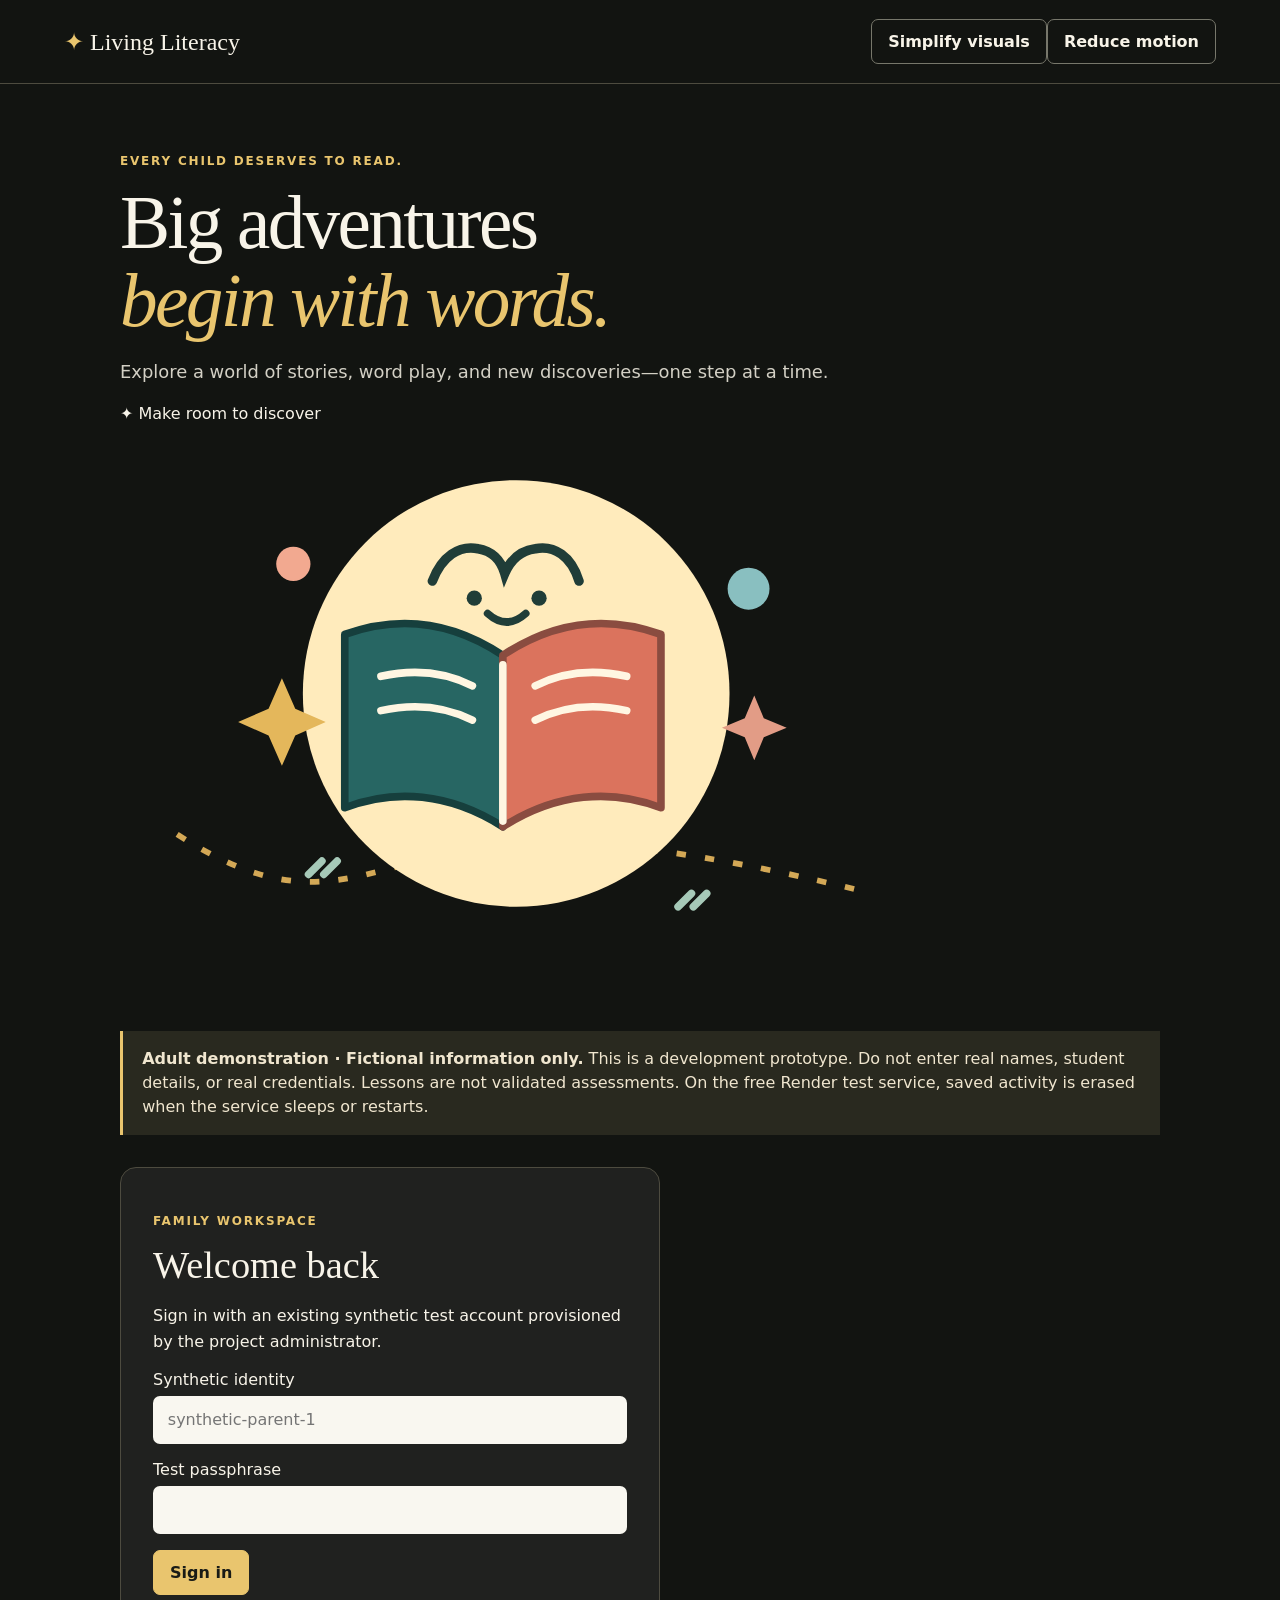
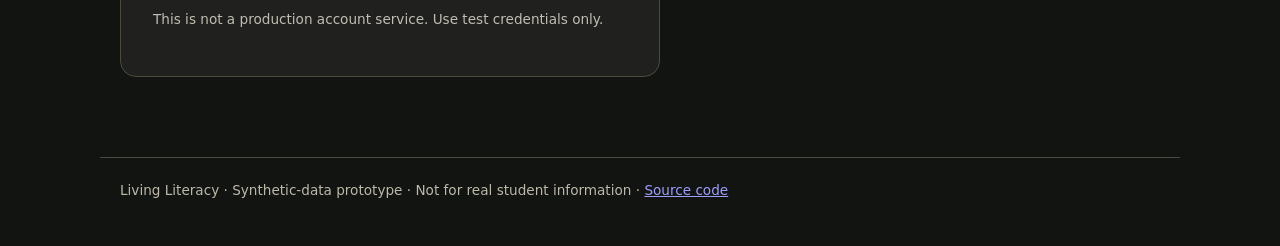
==== prototype/web/index.html @ 448b45d8 "Add files via upload" ====
<!doctype html>
<html lang="en">
<head>
  <meta charset="utf-8">
  <meta name="viewport" content="width=device-width,initial-scale=1">
  <meta name="description" content="Living Literacy synthetic learning prototype">
  <title>Living Literacy | Family workspace</title>
  <link rel="stylesheet" href="/styles.css">
  <script src="/app.js" defer></script>
</head>
<body>
<a class="skip" href="#main">Skip to content</a>
<header class="header"><a class="brand" href="/"><span aria-hidden="true">✦</span> Living Literacy</a><div class="header-actions"><button id="visuals-toggle" class="quiet motion-control" type="button" aria-pressed="false">Simplify visuals</button><button id="motion-toggle" class="quiet motion-control" type="button" aria-pressed="false">Reduce motion</button><button id="logout" class="quiet" type="button" hidden>Sign out</button></div></header>
<main id="main" tabindex="-1">
  <div class="hero"><div class="hero-copy"><p class="eyebrow">Every Child Deserves to Read.</p><h1>Big adventures<br><em>begin with words.</em></h1><p class="lead">Explore a world of stories, word play, and new discoveries—one step at a time.</p><span class="hero-tag"><span aria-hidden="true">✦</span> Make room to discover</span></div>
    <div class="hero-scene" aria-hidden="true"><svg viewBox="0 0 420 300" role="presentation" focusable="false"><path class="scene-orbit" d="M30 216C88 253 114 241 160 229S260 214 391 246" fill="none" stroke="#d3a856" stroke-width="3" stroke-dasharray="5 10"/><circle cx="208" cy="142" r="112" fill="#ffebbc"/><circle cx="91" cy="74" r="9" fill="#f2a990"/><circle cx="330" cy="87" r="11" fill="#89bfc0"/><path d="M78 150l7-16 7 16 16 7-16 7-7 16-7-16-16-7z" fill="#e4b75b"/><path d="M328 155l5-12 5 12 12 5-12 5-5 12-5-12-12-5z" fill="#e29c86"/><g class="scene-book"><path d="M201 122c-30-20-58-20-83-11v91c26-10 55-8 83 10z" fill="#276663" stroke="#163f3d" stroke-width="4" stroke-linejoin="round"/><path d="M201 122c30-20 58-20 83-11v91c-26-10-55-8-83 10z" fill="#db735d" stroke="#8a4c40" stroke-width="4" stroke-linejoin="round"/><path d="M201 127v82M137 133c18-4 34-2 48 5M137 151c18-4 34-2 48 5M218 138c14-7 30-9 48-5M218 156c14-7 30-9 48-5" fill="none" stroke="#fff6e2" stroke-width="4" stroke-linecap="round"/><path d="M164 83c5-13 14-19 24-17 7 1 12 6 14 13 3-7 8-12 16-13 10-2 19 4 23 17" fill="none" stroke="#203d38" stroke-width="5" stroke-linecap="round"/><circle cx="186" cy="92" r="4" fill="#203d38"/><circle cx="220" cy="92" r="4" fill="#203d38"/><path d="M193 100q10 9 20 0" fill="none" stroke="#203d38" stroke-width="4" stroke-linecap="round"/></g><path d="M107 237l7-7m-15 7l7-7m195 24l7-7m-15 7l7-7" stroke="#a6c9b8" stroke-width="4" stroke-linecap="round"/></svg></div></div>
  <aside class="notice"><strong>Adult demonstration · Fictional information only.</strong> This is a development prototype. Do not enter real names, student details, or real credentials. Lessons are not validated assessments. On the free Render test service, saved activity is erased when the service sleeps or restarts.</aside>
  <p id="message" role="status" aria-live="polite" hidden></p>
  <section id="login-view" class="card narrow" aria-labelledby="login-title">
    <p class="eyebrow">Family workspace</p><h2 id="login-title">Welcome back</h2>
    <p>Sign in with an existing synthetic test account provisioned by the project administrator.</p>
    <form id="login-form"><label for="identity">Synthetic identity</label><input id="identity" name="identity" autocomplete="username" required placeholder="synthetic-parent-1"><label for="passphrase">Test passphrase</label><input id="passphrase" name="passphrase" type="password" autocomplete="current-password" required><button class="primary" type="submit">Sign in</button></form>
    <p class="fine">This is not a production account service. Use test credentials only.</p>
  </section>
  <section id="dashboard" hidden aria-labelledby="dashboard-title">
    <div class="dashboard-intro"><div class="section-heading"><div><p class="eyebrow">Your family workspace</p><h2 id="dashboard-title">A place to grow, together.</h2><p class="dashboard-copy">Explore a fictional learner's practice and pick up an activity where you left off.</p></div><span class="badge">Synthetic prototype</span></div>
    <nav class="dashboard-nav" aria-label="Family workspace"><a href="#profiles-title">Profiles</a><a href="#lesson-list-title">Activities</a><a href="#interests-title">Interests</a><a href="#history-title">Practice history</a><a href="#vibes-title">Story Vibes</a></nav>
    <div class="dashboard-stats" aria-label="Workspace profile count and selected profile activity"><div><span id="stat-profiles" class="stat-value">—</span><span>Fictional profiles</span></div><div><span id="stat-inprogress" class="stat-value">—</span><span>Activities in progress</span></div><div><span id="stat-completed" class="stat-value">—</span><span>Activities completed</span></div></div><p class="fine">Activity counts describe this prototype, not reading proficiency or mastery.</p></div>
    <div class="grid"><section class="card" aria-labelledby="profiles-title"><h3 id="profiles-title">Fictional profiles</h3><p>Select a profile to explore activities and practice history.</p><div id="profiles"></div><details><summary>Add a fictional profile</summary><form id="profile-form"><label for="new-profile">Fictional profile ID</label><input id="new-profile" required pattern="synthetic-[A-Za-z0-9_-]+" maxlength="80" placeholder="synthetic-learner-2"><p class="fine">Use an invented ID starting with synthetic-. An existing authorized profile is required.</p><button type="submit">Add profile</button></form></details></section>
    <section class="card" aria-labelledby="lesson-list-title"><h3 id="lesson-list-title">Available activities</h3><div id="lesson-list"><p>Choose a fictional profile first.</p></div><p class="fine">Lessons here are for adult demonstration only. Completion does not establish mastery.</p></section></div>
    <section class="card interests" aria-labelledby="interests-title"><div class="section-heading"><div><p class="eyebrow">Choice belongs to the learner</p><h3 id="interests-title">Interests to explore</h3></div><span class="badge">Fictional profiles only</span></div><p>Choose interests for this fictional profile. Choices do not yet change lessons or recommendations.</p><div id="interests"><p>Select a fictional profile to see its choices.</p></div></section>
    <section class="card history" aria-labelledby="history-title"><div class="section-heading"><div><p class="eyebrow">Your activity</p><h3 id="history-title">Practice history</h3></div><div><label class="filter-label" for="history-filter">Show</label><select id="history-filter"><option value="all">All activities</option><option value="ongoing">In progress</option><option value="completed">Completed</option></select></div></div><p>Activity completion is separate from independent performance and reading growth.</p><div id="history"><p>Choose a fictional profile to view activity.</p></div></section>
    <section class="vibes" aria-labelledby="vibes-title"><div class="section-heading"><div><p class="eyebrow">A Living Literacy idea</p><h3 id="vibes-title">Story Vibes</h3><p>Choose how a story sounds—once reviewed narration is available.</p></div><span class="badge">Planned · audio unavailable</span></div><div class="vibes-grid"><article><span aria-hidden="true">✦</span><h4>The Tea</h4><p>Expressive and energetic.</p></article><article><span aria-hidden="true">◉</span><h4>Bro, Listen</h4><p>Conversational and engaging.</p></article><article><span aria-hidden="true">▶</span><h4>Movie Mode</h4><p>Cinematic and dramatic.</p></article><article><span aria-hidden="true">◎</span><h4>Reading Coach</h4><p>Calm and supportive.</p></article></div><details><summary>How narration is planned to work</summary><p>Read Exactly is intended to follow an approved passage verbatim. Story Vibes is a clearly labeled, reviewed retelling. Scripts and audio must be reviewed before playback; listening assistance is recorded separately from independent reading.</p></details></section>
  </section>
  <section id="lesson-view" class="card lesson" hidden aria-labelledby="stage-title"><div class="section-heading"><div><p class="eyebrow">Your reading journey</p><h2 class="lesson-heading">Let’s explore together <span aria-hidden="true">✦</span></h2></div><button id="back" class="quiet" type="button">Back to dashboard</button></div><p id="lesson-counter" class="fine"></p><ol id="stage-pathway" class="stage-pathway" aria-label="Six lesson stages"></ol><div class="track" role="progressbar" aria-label="Lesson stage" aria-valuemin="1" aria-valuemax="6" aria-valuenow="1" id="progress"><div id="progress-fill"></div></div><div class="lesson-stage"><div class="stage-icon" aria-hidden="true">✦</div><div class="stage-copy"><h2 id="stage-title" tabindex="-1"></h2><p id="stage-instruction" class="instruction"></p></div></div><div class="word" id="stage-word"></div><details><summary>Adult demonstration note</summary><p id="coach-note"></p></details><p id="session-status" class="fine"></p><div id="response-area"></div><div id="lesson-actions" class="actions"></div><p class="fine">Assistance is recorded separately. Completion does not establish mastery.</p></section>
</main>
<footer>Living Literacy · Synthetic-data prototype <span>·</span> Not for real student information <span>·</span> <a href="https://github.com/lmealancon/living-literacy">Source code</a></footer>
</body>
</html>
---- styles.css ----
:root{color-scheme:dark;--bg:#121411;--panel:#20211f;--ink:#f8f4e9;--muted:#d3d0c5;--gold:#e9c56e;--line:#4d4b3f;font-family:system-ui,-apple-system,sans-serif}*{box-sizing:border-box}body{margin:0;background:var(--bg);color:var(--ink)}.skip{position:absolute;top:-100px;left:1rem;background:var(--gold);color:#121411;padding:.7rem;z-index:3}.skip:focus{top:1rem}.header{border-bottom:1px solid var(--line);padding:1.2rem max(5vw,1.25rem);display:flex;align-items:center;justify-content:space-between;gap:1rem}.brand{font:1.5rem Georgia,serif;color:var(--ink);text-decoration:none}.brand span{color:var(--gold)}main{max-width:1080px;margin:auto;padding:3.5rem 1.25rem 5rem}.hero{max-width:800px}h1,h2,h3{font-family:Georgia,serif;font-weight:400}h1{font-size:clamp(2.7rem,6vw,4.7rem);line-height:1.04;letter-spacing:-.035em;margin:.7rem 0 1rem}h1 em{font-weight:400;color:var(--gold)}h2{font-size:clamp(1.8rem,3vw,2.5rem);margin:.5rem 0 1rem}h3{font-size:1.5rem;margin:0 0 .7rem}p{line-height:1.6}.lead{font-size:1.12rem;color:var(--muted)}.eyebrow{text-transform:uppercase;color:var(--gold);letter-spacing:.15em;font-size:.75rem;font-weight:700}.notice{margin:2rem 0;padding:1rem 1.2rem;background:#29291f;border-left:3px solid var(--gold);line-height:1.5;color:#f0e6cf}.card{border:1px solid var(--line);border-radius:16px;background:var(--panel);padding:clamp(1.3rem,4vw,2rem)}.narrow{max-width:540px}.grid{display:grid;grid-template-columns:1fr 1fr;gap:1rem}.section-heading{display:flex;justify-content:space-between;gap:1rem;align-items:center}.badge{border:1px solid var(--line);border-radius:99px;padding:.5rem .8rem;font-size:.75rem;color:var(--gold)}.history{margin-top:1rem}.fine{font-size:.85rem;color:#c0bdb1}label{display:block;margin:1rem 0 .4rem}input,textarea{font:inherit;color:#171717;background:#f9f7f0;border:2px solid transparent;border-radius:7px;padding:.8rem;width:100%}textarea{min-height:7rem;resize:vertical}input[type=checkbox]{width:auto;margin-right:.5rem}button{font:inherit;cursor:pointer;border-radius:7px;padding:.75rem 1rem;background:transparent;border:1px solid #77776b;color:var(--ink);font-weight:650}button.primary,form button[type=submit]{background:var(--gold);color:#191b16;border-color:var(--gold)}form button[type=submit]{margin-top:1rem}button:hover{border-color:var(--gold)}button:focus-visible,input:focus-visible,textarea:focus-visible,summary:focus-visible,a:focus-visible{outline:3px solid white;outline-offset:3px}.quiet{background:transparent}.actions{display:flex;flex-wrap:wrap;gap:.6rem;margin:1rem 0}details{margin:1.2rem 0}summary{cursor:pointer;color:var(--gold)}.item{padding:1rem 0;border-top:1px solid var(--line);display:flex;justify-content:space-between;align-items:center;gap:1rem}.item:first-child{border-top:0}.item p{margin:.2rem 0}.track{height:6px;background:#48493f;overflow:hidden;border-radius:5px;margin:1rem 0 2rem}.track div{height:100%;background:var(--gold);width:0}.instruction{font-size:1.1rem}.word{background:#2e3028;border:1px solid #4b493b;border-radius:12px;padding:1.5rem;text-align:center;color:var(--gold);font:clamp(1.6rem,4vw,2.6rem) Georgia,serif;margin:1.5rem 0}#message{padding:1rem;background:#343326;border-left:3px solid var(--gold)}footer{max-width:1080px;margin:0 auto;padding:1.5rem 1.25rem 3rem;color:#bcb8aa;border-top:1px solid var(--line);font-size:.85rem}[hidden]{display:none!important}@media(max-width:700px){main{padding-top:2.5rem}.grid{grid-template-columns:1fr}.section-heading{align-items:flex-start;flex-wrap:wrap}.item{align-items:flex-start;flex-wrap:wrap}}@media(prefers-reduced-motion:reduce){*,*::before,*::after{scroll-behavior:auto!important;transition:none!important;animation:none!important}}
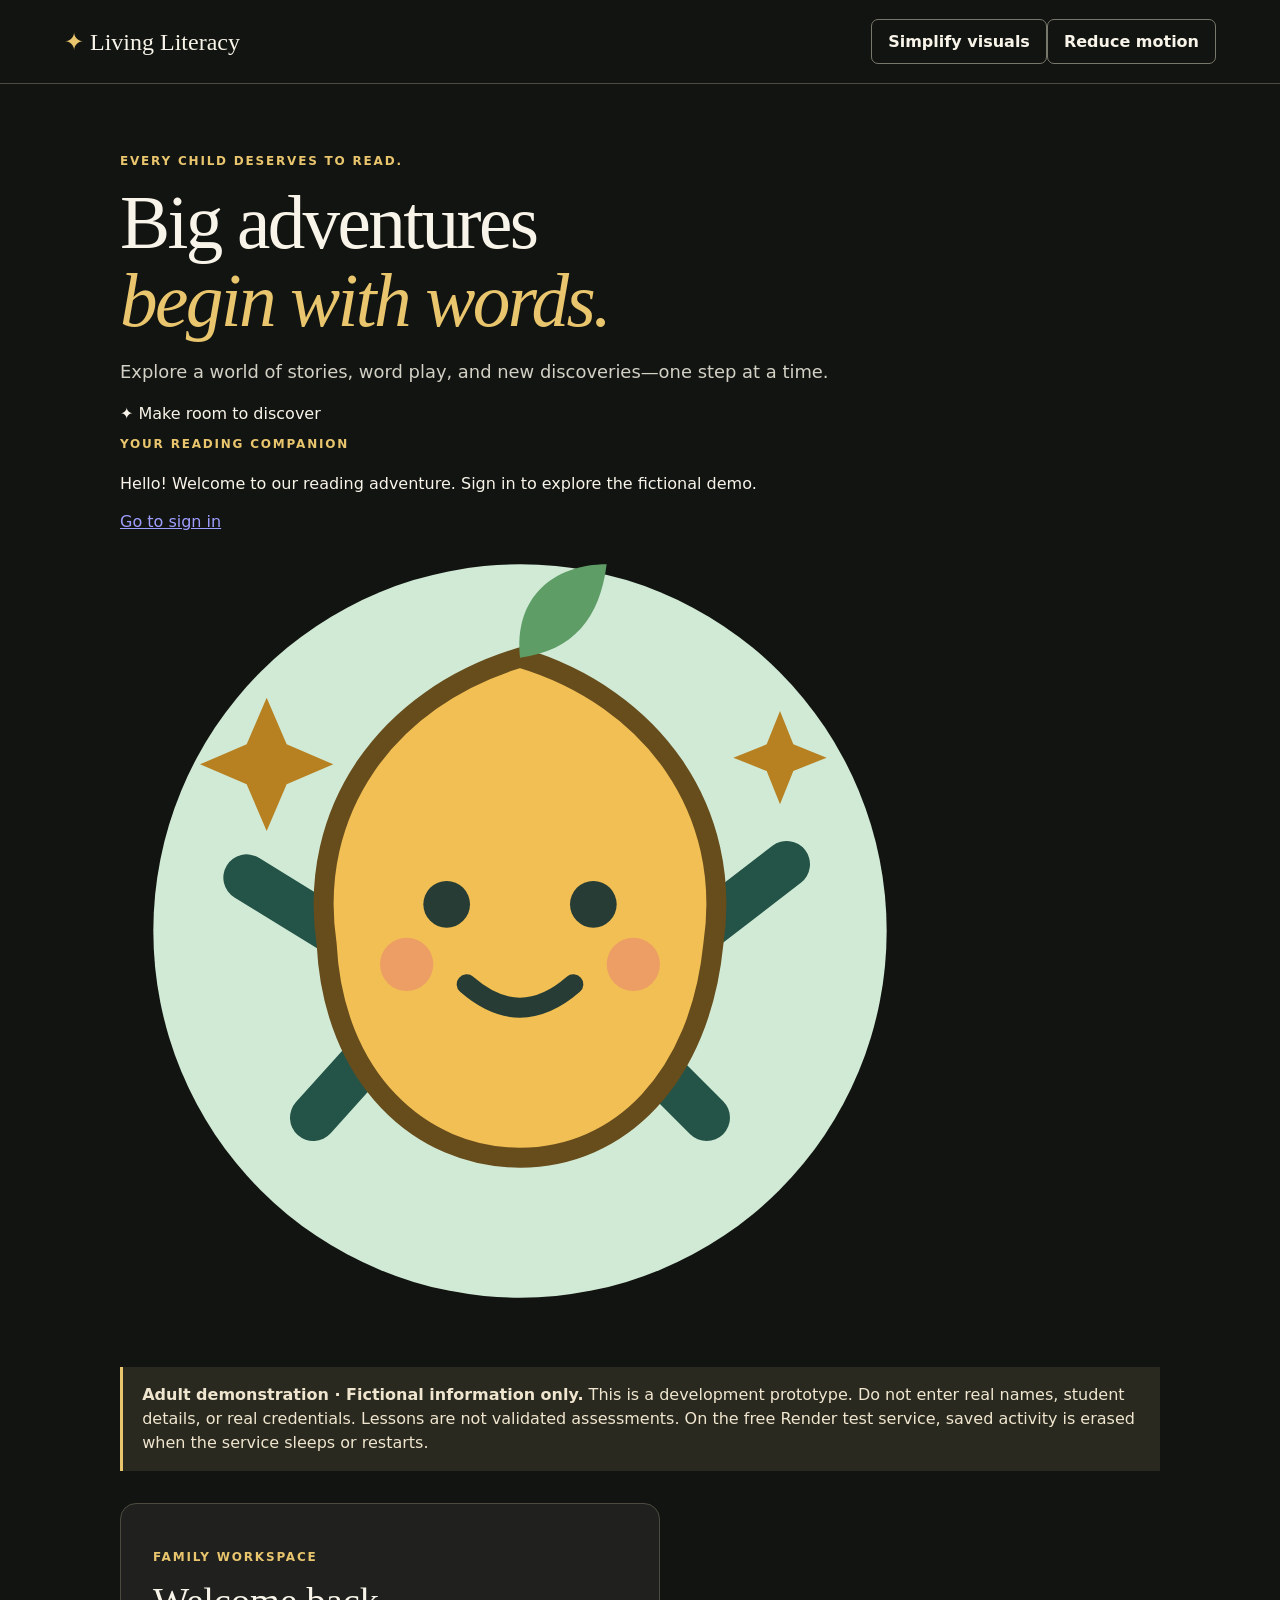
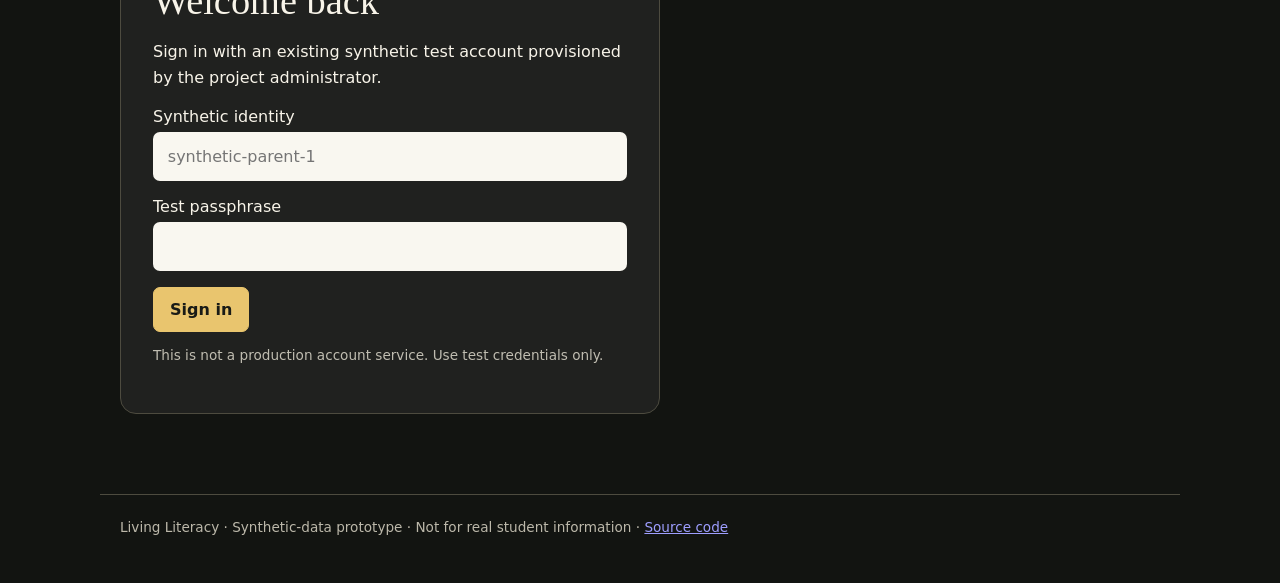
==== commit 0da3e5e1: "Add files via upload" ====
--- a/prototype/web/index.html
+++ b/prototype/web/index.html
@@ -12,8 +12,8 @@
 <a class="skip" href="#main">Skip to content</a>
 <header class="header"><a class="brand" href="/"><span aria-hidden="true">✦</span> Living Literacy</a><div class="header-actions"><button id="visuals-toggle" class="quiet motion-control" type="button" aria-pressed="false">Simplify visuals</button><button id="motion-toggle" class="quiet motion-control" type="button" aria-pressed="false">Reduce motion</button><button id="logout" class="quiet" type="button" hidden>Sign out</button></div></header>
 <main id="main" tabindex="-1">
-  <div class="hero"><div class="hero-copy"><p class="eyebrow">Every Child Deserves to Read.</p><h1>Big adventures<br><em>begin with words.</em></h1><p class="lead">Explore a world of stories, word play, and new discoveries—one step at a time.</p><span class="hero-tag"><span aria-hidden="true">✦</span> Make room to discover</span></div>
-    <div class="hero-scene" aria-hidden="true"><svg viewBox="0 0 420 300" role="presentation" focusable="false"><path class="scene-orbit" d="M30 216C88 253 114 241 160 229S260 214 391 246" fill="none" stroke="#d3a856" stroke-width="3" stroke-dasharray="5 10"/><circle cx="208" cy="142" r="112" fill="#ffebbc"/><circle cx="91" cy="74" r="9" fill="#f2a990"/><circle cx="330" cy="87" r="11" fill="#89bfc0"/><path d="M78 150l7-16 7 16 16 7-16 7-7 16-7-16-16-7z" fill="#e4b75b"/><path d="M328 155l5-12 5 12 12 5-12 5-5 12-5-12-12-5z" fill="#e29c86"/><g class="scene-book"><path d="M201 122c-30-20-58-20-83-11v91c26-10 55-8 83 10z" fill="#276663" stroke="#163f3d" stroke-width="4" stroke-linejoin="round"/><path d="M201 122c30-20 58-20 83-11v91c-26-10-55-8-83 10z" fill="#db735d" stroke="#8a4c40" stroke-width="4" stroke-linejoin="round"/><path d="M201 127v82M137 133c18-4 34-2 48 5M137 151c18-4 34-2 48 5M218 138c14-7 30-9 48-5M218 156c14-7 30-9 48-5" fill="none" stroke="#fff6e2" stroke-width="4" stroke-linecap="round"/><path d="M164 83c5-13 14-19 24-17 7 1 12 6 14 13 3-7 8-12 16-13 10-2 19 4 23 17" fill="none" stroke="#203d38" stroke-width="5" stroke-linecap="round"/><circle cx="186" cy="92" r="4" fill="#203d38"/><circle cx="220" cy="92" r="4" fill="#203d38"/><path d="M193 100q10 9 20 0" fill="none" stroke="#203d38" stroke-width="4" stroke-linecap="round"/></g><path d="M107 237l7-7m-15 7l7-7m195 24l7-7m-15 7l7-7" stroke="#a6c9b8" stroke-width="4" stroke-linecap="round"/></svg></div></div>
+  <div class="hero"><div class="hero-copy"><p class="eyebrow">Every Child Deserves to Read.</p><h1>Big adventures<br><em>begin with words.</em></h1><p class="lead">Explore a world of stories, word play, and new discoveries—one step at a time.</p><span class="hero-tag"><span aria-hidden="true">✦</span> Make room to discover</span><div class="companion-welcome-message"><p class="eyebrow">Your reading companion</p><p id="companion-greeting" aria-live="polite">Hello! Welcome to our reading adventure. Sign in to explore the fictional demo.</p><div class="companion-links" id="companion-login-links"><a href="#login-title">Go to sign in</a></div><div class="companion-links" id="companion-dashboard-links" hidden><a href="#profiles-title">Choose a profile</a><a href="#lesson-list-title">Explore activities</a><a href="#voice-demo-title">Try the voice sample</a></div></div></div>
+    <div class="hero-scene companion-welcome" aria-hidden="true"><svg viewBox="0 0 120 120" xmlns="http://www.w3.org/2000/svg"><circle cx="60" cy="60" r="55" fill="#d1ead5"/><path class="guide-sparkle" d="M22 25l3 7 7 3-7 3-3 7-3-7-7-3 7-3zM99 27l2 5 5 2-5 2-2 5-2-5-5-2 5-2z" fill="#b78122"/><g class="guide-body"><path d="M38 78l-9 10M78 78l10 10" fill="none" stroke="#245448" stroke-width="7" stroke-linecap="round"/><path d="M32 60L19 52" fill="none" stroke="#245448" stroke-width="7" stroke-linecap="round"/><path class="guide-arm" d="M87 60l13-10" fill="none" stroke="#245448" stroke-width="7" stroke-linecap="round"/><path d="M60 19C80 25 92 42 89 62c-2 20-14 32-29 32S32 82 31 62C28 42 40 25 60 19z" fill="#f2bf54" stroke="#674c1c" stroke-width="3"/><path d="M60 19c-1-9 5-14 13-14-1 8-5 13-13 14z" fill="#5e9d66"/><circle cx="49" cy="56" r="3.5" fill="#263c35"/><circle cx="71" cy="56" r="3.5" fill="#263c35"/><path d="M52 68q8 7 16 0" fill="none" stroke="#263c35" stroke-width="3" stroke-linecap="round"/><circle cx="43" cy="65" r="4" fill="#e98970" opacity=".6"/><circle cx="77" cy="65" r="4" fill="#e98970" opacity=".6"/></g></svg></div></div>
   <aside class="notice"><strong>Adult demonstration · Fictional information only.</strong> This is a development prototype. Do not enter real names, student details, or real credentials. Lessons are not validated assessments. On the free Render test service, saved activity is erased when the service sleeps or restarts.</aside>
   <p id="message" role="status" aria-live="polite" hidden></p>
   <section id="login-view" class="card narrow" aria-labelledby="login-title">
@@ -24,15 +24,33 @@
   </section>
   <section id="dashboard" hidden aria-labelledby="dashboard-title">
     <div class="dashboard-intro"><div class="section-heading"><div><p class="eyebrow">Your family workspace</p><h2 id="dashboard-title">A place to grow, together.</h2><p class="dashboard-copy">Explore a fictional learner's practice and pick up an activity where you left off.</p></div><span class="badge">Synthetic prototype</span></div>
-    <nav class="dashboard-nav" aria-label="Family workspace"><a href="#profiles-title">Profiles</a><a href="#lesson-list-title">Activities</a><a href="#interests-title">Interests</a><a href="#history-title">Practice history</a><a href="#vibes-title">Story Vibes</a></nav>
+    <nav class="dashboard-nav" aria-label="Family workspace"><a href="#profiles-title">Profiles</a><a href="#lesson-list-title">Activities</a><a href="#interests-title">Interests</a><a href="#activity-summary-title">Activity and support</a><a href="#curriculum-domains-title">Reading areas</a><a href="#history-title">Practice history</a><a href="#vibes-title">Story Vibes</a></nav>
     <div class="dashboard-stats" aria-label="Workspace profile count and selected profile activity"><div><span id="stat-profiles" class="stat-value">—</span><span>Fictional profiles</span></div><div><span id="stat-inprogress" class="stat-value">—</span><span>Activities in progress</span></div><div><span id="stat-completed" class="stat-value">—</span><span>Activities completed</span></div></div><p class="fine">Activity counts describe this prototype, not reading proficiency or mastery.</p></div>
     <div class="grid"><section class="card" aria-labelledby="profiles-title"><h3 id="profiles-title">Fictional profiles</h3><p>Select a profile to explore activities and practice history.</p><div id="profiles"></div><details><summary>Add a fictional profile</summary><form id="profile-form"><label for="new-profile">Fictional profile ID</label><input id="new-profile" required pattern="synthetic-[A-Za-z0-9_-]+" maxlength="80" placeholder="synthetic-learner-2"><p class="fine">Use an invented ID starting with synthetic-. An existing authorized profile is required.</p><button type="submit">Add profile</button></form></details></section>
     <section class="card" aria-labelledby="lesson-list-title"><h3 id="lesson-list-title">Available activities</h3><div id="lesson-list"><p>Choose a fictional profile first.</p></div><p class="fine">Lessons here are for adult demonstration only. Completion does not establish mastery.</p></section></div>
+    <section class="card voice-demo" aria-labelledby="voice-demo-title">
+      <div class="section-heading"><div><p class="eyebrow">Adult demonstration</p><h3 id="voice-demo-title">Meet the reading companion</h3></div><span class="badge">Voice sample</span></div>
+      <p>Try two fixed sample phrases. This is not AI conversation or lesson narration. No microphone is used.</p>
+      <div class="voice-demo-content"><div id="voice-demo-guide" class="lesson-guide" data-mood="idle" aria-hidden="true"><svg viewBox="0 0 120 120" xmlns="http://www.w3.org/2000/svg"><circle cx="60" cy="60" r="55" fill="#d1ead5"/><path class="guide-sparkle" d="M22 25l3 7 7 3-7 3-3 7-3-7-7-3 7-3zM99 27l2 5 5 2-5 2-2 5-2-5-5-2 5-2z" fill="#b78122"/><g class="guide-body"><path d="M38 78l-9 10M78 78l10 10" fill="none" stroke="#245448" stroke-width="7" stroke-linecap="round"/><path d="M32 60L19 52" fill="none" stroke="#245448" stroke-width="7" stroke-linecap="round"/><path class="guide-arm" d="M87 60l13-10" fill="none" stroke="#245448" stroke-width="7" stroke-linecap="round"/><path d="M60 19C80 25 92 42 89 62c-2 20-14 32-29 32S32 82 31 62C28 42 40 25 60 19z" fill="#f2bf54" stroke="#674c1c" stroke-width="3"/><path d="M60 19c-1-9 5-14 13-14-1 8-5 13-13 14z" fill="#5e9d66"/><circle cx="49" cy="56" r="3.5" fill="#263c35"/><circle cx="71" cy="56" r="3.5" fill="#263c35"/><path d="M52 68q8 7 16 0" fill="none" stroke="#263c35" stroke-width="3" stroke-linecap="round"/><circle cx="43" cy="65" r="4" fill="#e98970" opacity=".6"/><circle cx="77" cy="65" r="4" fill="#e98970" opacity=".6"/></g></svg></div><div><p id="voice-demo-text" class="voice-demo-text" aria-live="polite">Choose a phrase to see and hear it.</p><div class="actions"><button id="voice-demo-hello" type="button">Hear hello</button><button id="voice-demo-cheer" type="button">Hear a cheer</button><button id="voice-demo-stop" type="button" class="quiet">Stop audio</button></div><p id="voice-demo-status" class="fine" role="status"></p></div></div>
+      <p class="fine">The browser or device provides the voice and may process these fixed phrases through its own service. No personal information or lesson text is sent by this sample. Voice availability varies by browser.</p>
+      <div id="companion-ai-demo" class="companion-ai-demo" hidden><h4>Experimental AI greeting</h4><p>This adult-only text sample uses a configured model and a fixed request. It is not part of a lesson and does not use a microphone or student information.</p><button id="companion-ai-hello" type="button">Generate a greeting</button><p id="companion-ai-result" role="status" aria-live="polite"></p></div>
+      <div id="companion-conversation" class="companion-conversation" hidden>
+        <h4>Try a conversation</h4>
+        <p>Adult fictional-data experiment only. Do not enter or speak real names, student information, or other personal details. AI answers are unreviewed and can be wrong; this is not a lesson or a child-facing service.</p>
+        <p class="fine">Microphone recognition and voice playback are optional. Your browser or device may send audio, transcripts, or reply text to its speech provider. This page clears its in-memory conversation when you leave it; your configured model service may retain its own logs.</p>
+        <div id="conversation-messages" class="conversation-messages" aria-live="polite" aria-label="Conversation"></div>
+        <form id="conversation-form"><label for="conversation-input">Ask a fictional question</label><textarea id="conversation-input" maxlength="400" rows="3" placeholder="Type a fictional question" required></textarea><div class="actions"><button type="submit" id="conversation-send">Send question</button><button type="button" id="conversation-mic">Use microphone</button><button type="button" id="conversation-stop-mic" class="quiet">Stop microphone</button></div></form>
+        <div class="actions"><button type="button" id="conversation-hear" disabled>Hear last reply</button><button type="button" id="conversation-stop-audio" class="quiet">Stop audio</button><button type="button" id="conversation-clear" class="quiet">Clear conversation</button></div>
+        <p id="conversation-status" class="fine" role="status" aria-live="polite"></p>
+      </div>
+    </section>
     <section class="card interests" aria-labelledby="interests-title"><div class="section-heading"><div><p class="eyebrow">Choice belongs to the learner</p><h3 id="interests-title">Interests to explore</h3></div><span class="badge">Fictional profiles only</span></div><p>Choose interests for this fictional profile. Choices do not yet change lessons or recommendations.</p><div id="interests"><p>Select a fictional profile to see its choices.</p></div></section>
+    <section class="card activity-summary" aria-labelledby="activity-summary-title"><p class="eyebrow">For the selected fictional profile</p><h3 id="activity-summary-title">Activity and support</h3><p>These are records of practice and reported support. They do not measure progress, mastery, or reading ability.</p><div id="activity-summary" role="status" aria-live="polite"><p>Select a fictional profile to see activity.</p></div></section>
+    <section class="card curriculum-domains" aria-labelledby="curriculum-domains-title"><p class="eyebrow">Curriculum planning</p><h3 id="curriculum-domains-title">Reading areas</h3><p>Word recognition and language comprehension can develop together. These are draft curriculum areas, not scores or recommendations. The complete skill definitions are not yet available.</p><div id="curriculum-domains" role="status" aria-live="polite"></div></section>
     <section class="card history" aria-labelledby="history-title"><div class="section-heading"><div><p class="eyebrow">Your activity</p><h3 id="history-title">Practice history</h3></div><div><label class="filter-label" for="history-filter">Show</label><select id="history-filter"><option value="all">All activities</option><option value="ongoing">In progress</option><option value="completed">Completed</option></select></div></div><p>Activity completion is separate from independent performance and reading growth.</p><div id="history"><p>Choose a fictional profile to view activity.</p></div></section>
     <section class="vibes" aria-labelledby="vibes-title"><div class="section-heading"><div><p class="eyebrow">A Living Literacy idea</p><h3 id="vibes-title">Story Vibes</h3><p>Choose how a story sounds—once reviewed narration is available.</p></div><span class="badge">Planned · audio unavailable</span></div><div class="vibes-grid"><article><span aria-hidden="true">✦</span><h4>The Tea</h4><p>Expressive and energetic.</p></article><article><span aria-hidden="true">◉</span><h4>Bro, Listen</h4><p>Conversational and engaging.</p></article><article><span aria-hidden="true">▶</span><h4>Movie Mode</h4><p>Cinematic and dramatic.</p></article><article><span aria-hidden="true">◎</span><h4>Reading Coach</h4><p>Calm and supportive.</p></article></div><details><summary>How narration is planned to work</summary><p>Read Exactly is intended to follow an approved passage verbatim. Story Vibes is a clearly labeled, reviewed retelling. Scripts and audio must be reviewed before playback; listening assistance is recorded separately from independent reading.</p></details></section>
   </section>
-  <section id="lesson-view" class="card lesson" hidden aria-labelledby="stage-title"><div class="section-heading"><div><p class="eyebrow">Your reading journey</p><h2 class="lesson-heading">Let’s explore together <span aria-hidden="true">✦</span></h2></div><button id="back" class="quiet" type="button">Back to dashboard</button></div><p id="lesson-counter" class="fine"></p><ol id="stage-pathway" class="stage-pathway" aria-label="Six lesson stages"></ol><div class="track" role="progressbar" aria-label="Lesson stage" aria-valuemin="1" aria-valuemax="6" aria-valuenow="1" id="progress"><div id="progress-fill"></div></div><div class="lesson-stage"><div class="stage-icon" aria-hidden="true">✦</div><div class="stage-copy"><h2 id="stage-title" tabindex="-1"></h2><p id="stage-instruction" class="instruction"></p></div></div><div class="word" id="stage-word"></div><details><summary>Adult demonstration note</summary><p id="coach-note"></p></details><p id="session-status" class="fine"></p><div id="response-area"></div><div id="lesson-actions" class="actions"></div><p class="fine">Assistance is recorded separately. Completion does not establish mastery.</p></section>
+  <section id="lesson-view" class="card lesson" hidden aria-labelledby="stage-title"><div class="section-heading"><div><p class="eyebrow">Your reading journey</p><h2 class="lesson-heading">Let’s explore together <span aria-hidden="true">✦</span></h2></div><button id="back" class="quiet" type="button">Back to dashboard</button></div><p id="lesson-counter" class="fine"></p><ol id="stage-pathway" class="stage-pathway" aria-label="Six lesson stages"></ol><div class="track" role="progressbar" aria-label="Lesson stage" aria-valuemin="1" aria-valuemax="6" aria-valuenow="1" id="progress"><div id="progress-fill"></div></div><div class="lesson-stage"><div id="lesson-guide" class="lesson-guide" data-mood="idle" aria-hidden="true"><svg viewBox="0 0 120 120" xmlns="http://www.w3.org/2000/svg"><circle cx="60" cy="60" r="55" fill="#d1ead5"/><path class="guide-sparkle" d="M22 25l3 7 7 3-7 3-3 7-3-7-7-3 7-3zM99 27l2 5 5 2-5 2-2 5-2-5-5-2 5-2z" fill="#b78122"/><g class="guide-body"><path d="M38 78l-9 10M78 78l10 10" fill="none" stroke="#245448" stroke-width="7" stroke-linecap="round"/><path d="M32 60L19 52" fill="none" stroke="#245448" stroke-width="7" stroke-linecap="round"/><path class="guide-arm" d="M87 60l13-10" fill="none" stroke="#245448" stroke-width="7" stroke-linecap="round"/><path d="M60 19C80 25 92 42 89 62c-2 20-14 32-29 32S32 82 31 62C28 42 40 25 60 19z" fill="#f2bf54" stroke="#674c1c" stroke-width="3"/><path d="M60 19c-1-9 5-14 13-14-1 8-5 13-13 14z" fill="#5e9d66"/><circle cx="49" cy="56" r="3.5" fill="#263c35"/><circle cx="71" cy="56" r="3.5" fill="#263c35"/><path d="M52 68q8 7 16 0" fill="none" stroke="#263c35" stroke-width="3" stroke-linecap="round"/><circle cx="43" cy="65" r="4" fill="#e98970" opacity=".6"/><circle cx="77" cy="65" r="4" fill="#e98970" opacity=".6"/></g></svg></div><div class="stage-copy"><h2 id="stage-title" tabindex="-1"></h2><p id="stage-instruction" class="instruction"></p><p id="companion-lesson-message" class="companion-lesson-message">I am here while you explore this step.</p></div></div><div class="word" id="stage-word"></div><details><summary>Adult demonstration note</summary><p id="coach-note"></p></details><p id="session-status" class="fine"></p><div id="response-area"></div><div id="lesson-actions" class="actions"></div><p class="fine">Assistance is recorded separately. Completion does not establish mastery.</p></section>
 </main>
 <footer>Living Literacy · Synthetic-data prototype <span>·</span> Not for real student information <span>·</span> <a href="https://github.com/lmealancon/living-literacy">Source code</a></footer>
 </body>
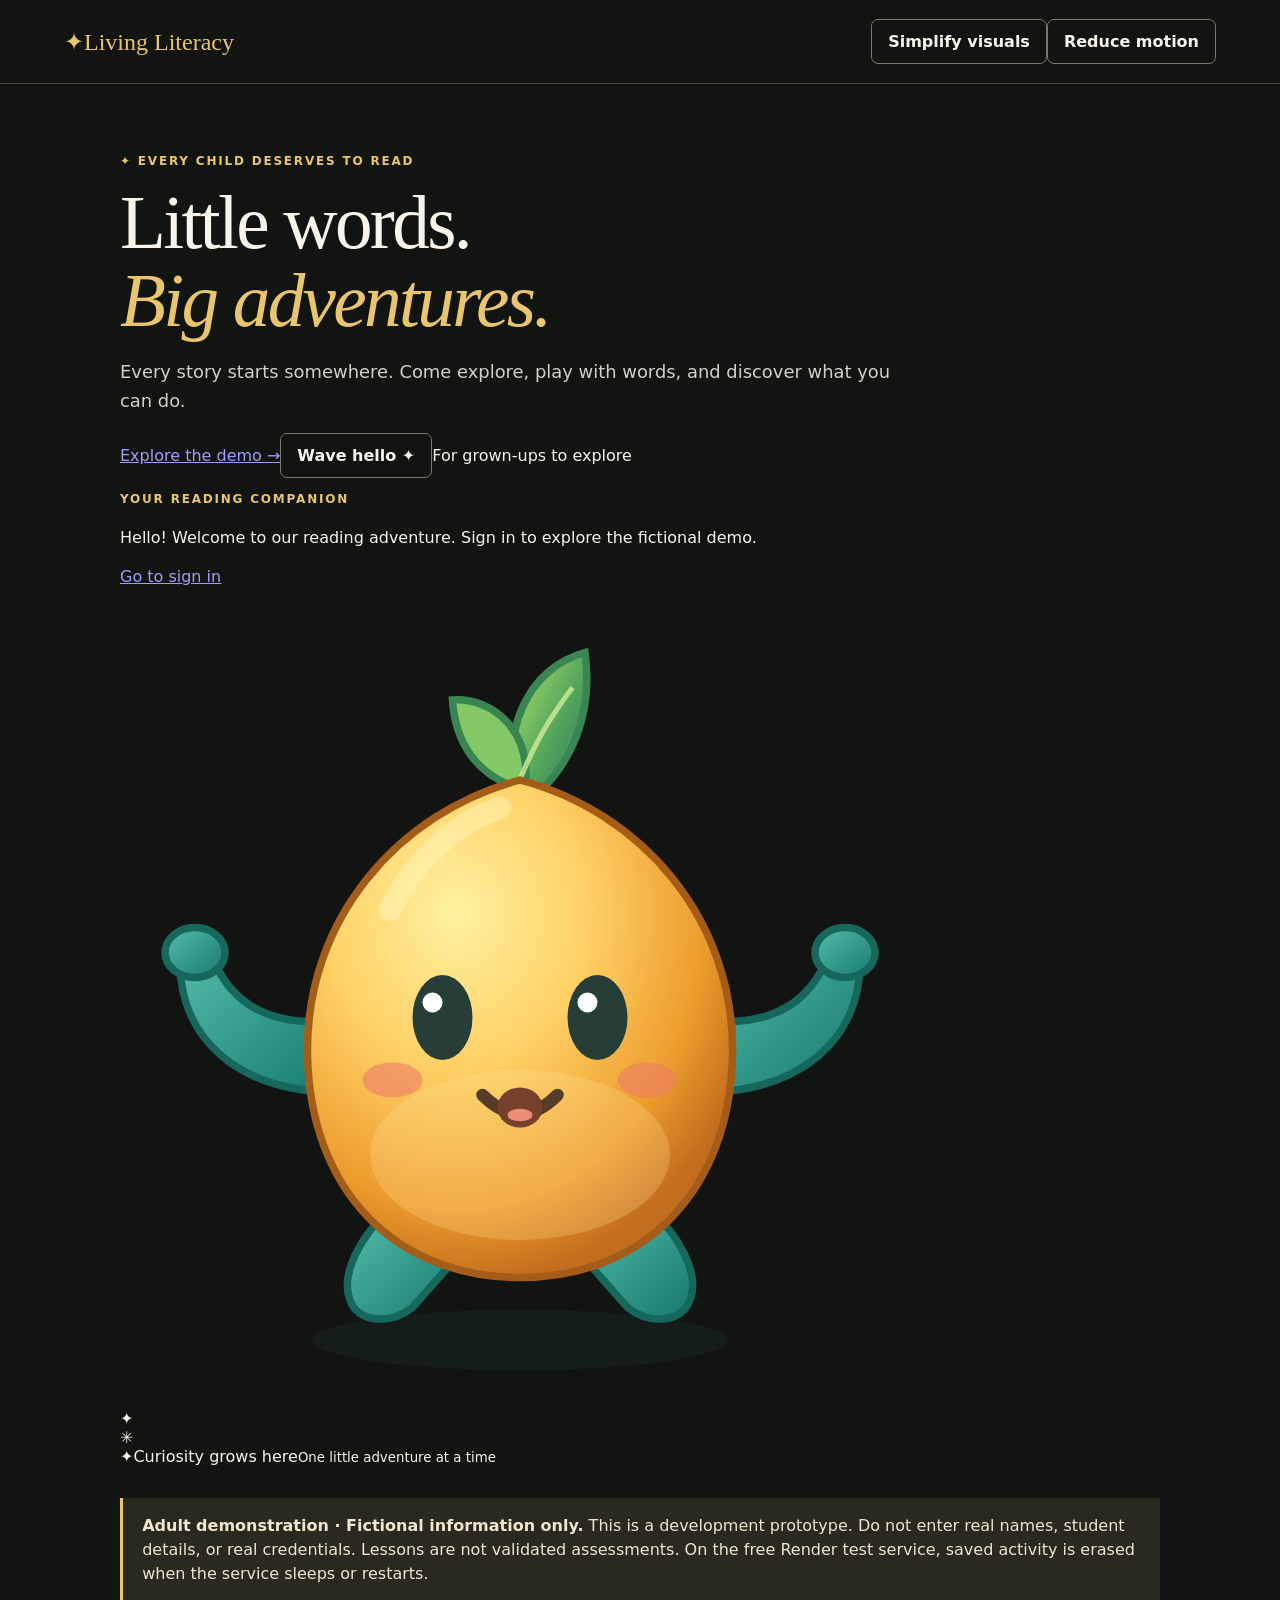
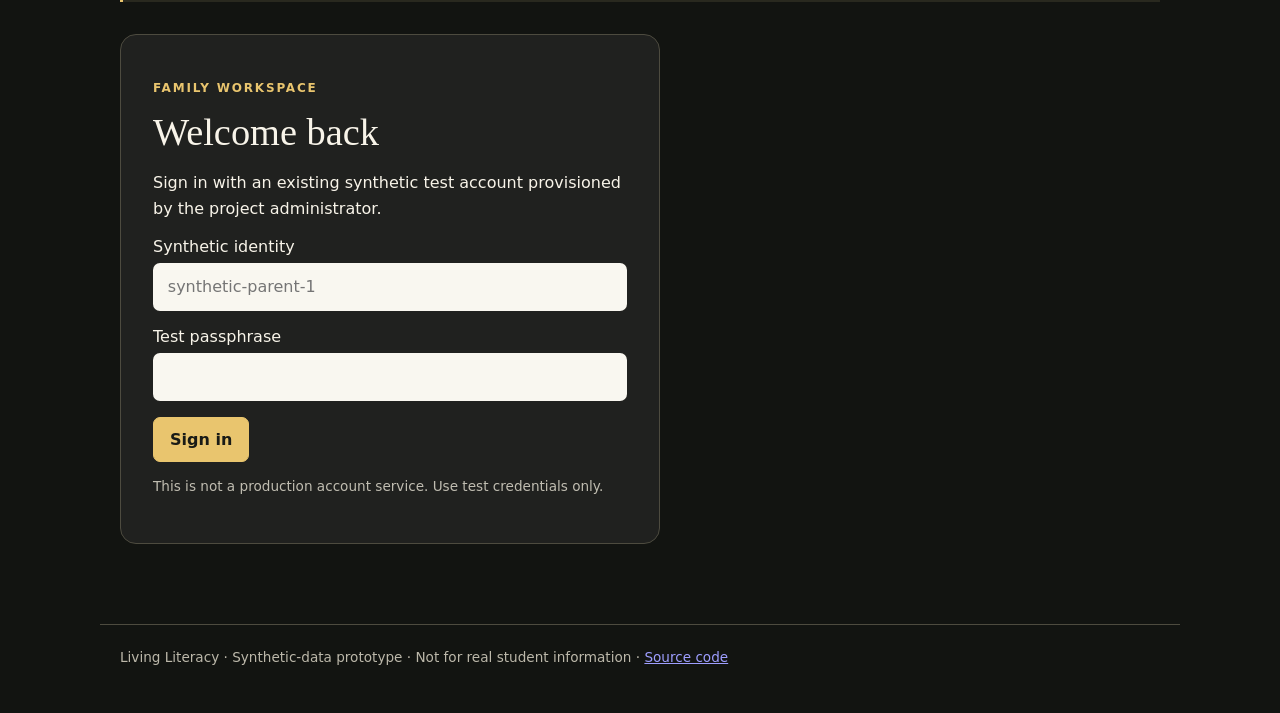
==== commit 32c0c300: "Add files via upload" ====
--- a/prototype/web/index.html
+++ b/prototype/web/index.html
@@ -10,10 +10,48 @@
 </head>
 <body>
 <a class="skip" href="#main">Skip to content</a>
-<header class="header"><a class="brand" href="/"><span aria-hidden="true">✦</span> Living Literacy</a><div class="header-actions"><button id="visuals-toggle" class="quiet motion-control" type="button" aria-pressed="false">Simplify visuals</button><button id="motion-toggle" class="quiet motion-control" type="button" aria-pressed="false">Reduce motion</button><button id="logout" class="quiet" type="button" hidden>Sign out</button></div></header>
+<header class="header"><a class="brand" href="/"><span class="brand-mark" aria-hidden="true">✦</span><span>Living<span class="brand-accent"> Literacy</span></span></a><div class="header-actions"><button id="visuals-toggle" class="quiet motion-control" type="button" aria-pressed="false">Simplify visuals</button><button id="motion-toggle" class="quiet motion-control" type="button" aria-pressed="false">Reduce motion</button><button id="logout" class="quiet" type="button" hidden>Sign out</button></div></header>
 <main id="main" tabindex="-1">
-  <div class="hero"><div class="hero-copy"><p class="eyebrow">Every Child Deserves to Read.</p><h1>Big adventures<br><em>begin with words.</em></h1><p class="lead">Explore a world of stories, word play, and new discoveries—one step at a time.</p><span class="hero-tag"><span aria-hidden="true">✦</span> Make room to discover</span><div class="companion-welcome-message"><p class="eyebrow">Your reading companion</p><p id="companion-greeting" aria-live="polite">Hello! Welcome to our reading adventure. Sign in to explore the fictional demo.</p><div class="companion-links" id="companion-login-links"><a href="#login-title">Go to sign in</a></div><div class="companion-links" id="companion-dashboard-links" hidden><a href="#profiles-title">Choose a profile</a><a href="#lesson-list-title">Explore activities</a><a href="#voice-demo-title">Try the voice sample</a></div></div></div>
-    <div class="hero-scene companion-welcome" aria-hidden="true"><svg viewBox="0 0 120 120" xmlns="http://www.w3.org/2000/svg"><circle cx="60" cy="60" r="55" fill="#d1ead5"/><path class="guide-sparkle" d="M22 25l3 7 7 3-7 3-3 7-3-7-7-3 7-3zM99 27l2 5 5 2-5 2-2 5-2-5-5-2 5-2z" fill="#b78122"/><g class="guide-body"><path d="M38 78l-9 10M78 78l10 10" fill="none" stroke="#245448" stroke-width="7" stroke-linecap="round"/><path d="M32 60L19 52" fill="none" stroke="#245448" stroke-width="7" stroke-linecap="round"/><path class="guide-arm" d="M87 60l13-10" fill="none" stroke="#245448" stroke-width="7" stroke-linecap="round"/><path d="M60 19C80 25 92 42 89 62c-2 20-14 32-29 32S32 82 31 62C28 42 40 25 60 19z" fill="#f2bf54" stroke="#674c1c" stroke-width="3"/><path d="M60 19c-1-9 5-14 13-14-1 8-5 13-13 14z" fill="#5e9d66"/><circle cx="49" cy="56" r="3.5" fill="#263c35"/><circle cx="71" cy="56" r="3.5" fill="#263c35"/><path d="M52 68q8 7 16 0" fill="none" stroke="#263c35" stroke-width="3" stroke-linecap="round"/><circle cx="43" cy="65" r="4" fill="#e98970" opacity=".6"/><circle cx="77" cy="65" r="4" fill="#e98970" opacity=".6"/></g></svg></div></div>
+  <div class="hero">
+    <div class="hero-copy">
+      <p class="eyebrow hero-eyebrow"><span aria-hidden="true">✦</span> Every child deserves to read</p>
+      <h1>Little words.<br><em>Big adventures.</em></h1>
+      <p class="lead">Every story starts somewhere. Come explore, play with words, and discover what you can do.</p>
+      <div class="hero-actions"><a class="hero-button" href="#login-title">Explore the demo <span aria-hidden="true">→</span></a><button id="hero-greet" class="hero-greet" type="button">Wave hello <span aria-hidden="true">✦</span></button><span class="hero-action-note">For grown-ups to explore</span></div>
+      <div class="companion-welcome-message"><p class="eyebrow">Your reading companion</p><p id="companion-greeting" aria-live="polite">Hello! Welcome to our reading adventure. Sign in to explore the fictional demo.</p><div class="companion-links" id="companion-login-links"><a href="#login-title">Go to sign in</a></div><div class="companion-links" id="companion-dashboard-links" hidden><a href="#profiles-title">Choose a profile</a><a href="#lesson-list-title">Explore activities</a><a href="#voice-demo-title">Try the voice sample</a></div></div>
+    </div>
+    <div class="hero-scene companion-welcome" aria-hidden="true">
+      <img class="hero-art" src="/hero-world.png" alt="">
+      <div id="hero-animated-guide" class="hero-animated-guide" data-mood="idle"><svg class="seed-puppet" viewBox="0 0 320 320" xmlns="http://www.w3.org/2000/svg" aria-hidden="true">
+      <defs>
+        <radialGradient id="hero-puppet-body" cx="35%" cy="27%" r="75%"><stop offset="0" stop-color="#fff1a0"/><stop offset=".4" stop-color="#ffd267"/><stop offset=".78" stop-color="#ed9c2c"/><stop offset="1" stop-color="#c26c1d"/></radialGradient>
+        <linearGradient id="hero-puppet-leaf" x1="0" y1="0" x2="1" y2="1"><stop stop-color="#b4e46c"/><stop offset=".55" stop-color="#51a45b"/><stop offset="1" stop-color="#277763"/></linearGradient>
+        <linearGradient id="hero-puppet-limb" x1="0" y1="0" x2="1" y2="1"><stop stop-color="#55bfaa"/><stop offset="1" stop-color="#16786f"/></linearGradient>
+      </defs>
+      <ellipse class="puppet-shadow" cx="160" cy="294" rx="83" ry="12" fill="#264a44" opacity=".18"/>
+      <g class="puppet-performer">
+        <g class="puppet-feet" fill="url(#hero-puppet-limb)" stroke="#16675c" stroke-width="3"><path d="M109 241c-13 11-21 27-17 37 3 9 16 10 25 3l22-25z"/><path d="M181 256l22 25c9 7 22 6 25-3 4-10-4-26-17-37z"/></g>
+        <g class="puppet-arm-left" fill="url(#hero-puppet-limb)" stroke="#16675c" stroke-width="3" stroke-linejoin="round"><path d="M87 166c-25 3-42-5-50-25-3-9-13-7-13 2 0 31 24 52 64 52z"/><ellipse cx="30" cy="139" rx="12" ry="10"/></g>
+        <g class="puppet-arm-right" fill="url(#hero-puppet-limb)" stroke="#16675c" stroke-width="3" stroke-linejoin="round"><path d="M233 166c25 3 42-5 50-25 3-9 13-7 13 2 0 31-24 52-64 52z"/><ellipse cx="290" cy="139" rx="12" ry="10"/></g>
+        <g class="puppet-body">
+          <g class="puppet-leaves"><path d="M159 82c-8-33 5-57 27-63 3 22-3 46-27 63z" fill="url(#hero-puppet-leaf)" stroke="#398653" stroke-width="3"/><path d="M162 74c3-23-12-37-29-36 1 16 9 31 29 36z" fill="#85c967" stroke="#398653" stroke-width="3"/><path d="M158 75c7-19 14-30 23-42" fill="none" stroke="#d1ed99" stroke-width="2" opacity=".8"/></g>
+          <path d="M160 70c49 13 86 56 85 110-1 54-35 89-85 89S76 234 75 180c-1-54 36-97 85-110z" fill="url(#hero-puppet-body)" stroke="#a45c19" stroke-width="3"/>
+          <path d="M108 122c11-22 27-35 44-41" fill="none" stroke="#fff5bd" stroke-width="9" stroke-linecap="round" opacity=".45"/>
+          <ellipse cx="160" cy="220" rx="60" ry="34" fill="#ffe6a1" opacity=".24"/>
+          <g class="puppet-face">
+            <g class="puppet-eyes"><ellipse cx="129" cy="165" rx="12" ry="17" fill="#263d38"/><ellipse cx="191" cy="165" rx="12" ry="17" fill="#263d38"/><circle cx="125" cy="159" r="4" fill="#fff"/><circle cx="187" cy="159" r="4" fill="#fff"/></g>
+            <ellipse cx="109" cy="190" rx="12" ry="7" fill="#ed7e6b" opacity=".6"/><ellipse cx="211" cy="190" rx="12" ry="7" fill="#ed7e6b" opacity=".6"/>
+            <path class="puppet-smile" d="M145 196q15 15 30 0" fill="none" stroke="#563b29" stroke-width="5" stroke-linecap="round"/>
+            <ellipse class="puppet-speaking-mouth" cx="160" cy="201" rx="9" ry="8" fill="#75412c"/><ellipse class="puppet-speaking-mouth" cx="160" cy="204" rx="5" ry="2.5" fill="#ef8c78"/>
+          </g>
+        </g>
+      </g>
+    </svg></div>
+      <div class="hero-art-sparkle hero-art-sparkle-one">✦</div><div class="hero-art-sparkle hero-art-sparkle-two">✳</div>
+
+      <div class="hero-caption"><span class="hero-caption-icon">✦</span><span>Curiosity grows here<small>One little adventure at a time</small></span></div>
+    </div>
+  </div>
   <aside class="notice"><strong>Adult demonstration · Fictional information only.</strong> This is a development prototype. Do not enter real names, student details, or real credentials. Lessons are not validated assessments. On the free Render test service, saved activity is erased when the service sleeps or restarts.</aside>
   <p id="message" role="status" aria-live="polite" hidden></p>
   <section id="login-view" class="card narrow" aria-labelledby="login-title">
@@ -31,7 +69,31 @@
     <section class="card voice-demo" aria-labelledby="voice-demo-title">
       <div class="section-heading"><div><p class="eyebrow">Adult demonstration</p><h3 id="voice-demo-title">Meet the reading companion</h3></div><span class="badge">Voice sample</span></div>
       <p>Try two fixed sample phrases. This is not AI conversation or lesson narration. No microphone is used.</p>
-      <div class="voice-demo-content"><div id="voice-demo-guide" class="lesson-guide" data-mood="idle" aria-hidden="true"><svg viewBox="0 0 120 120" xmlns="http://www.w3.org/2000/svg"><circle cx="60" cy="60" r="55" fill="#d1ead5"/><path class="guide-sparkle" d="M22 25l3 7 7 3-7 3-3 7-3-7-7-3 7-3zM99 27l2 5 5 2-5 2-2 5-2-5-5-2 5-2z" fill="#b78122"/><g class="guide-body"><path d="M38 78l-9 10M78 78l10 10" fill="none" stroke="#245448" stroke-width="7" stroke-linecap="round"/><path d="M32 60L19 52" fill="none" stroke="#245448" stroke-width="7" stroke-linecap="round"/><path class="guide-arm" d="M87 60l13-10" fill="none" stroke="#245448" stroke-width="7" stroke-linecap="round"/><path d="M60 19C80 25 92 42 89 62c-2 20-14 32-29 32S32 82 31 62C28 42 40 25 60 19z" fill="#f2bf54" stroke="#674c1c" stroke-width="3"/><path d="M60 19c-1-9 5-14 13-14-1 8-5 13-13 14z" fill="#5e9d66"/><circle cx="49" cy="56" r="3.5" fill="#263c35"/><circle cx="71" cy="56" r="3.5" fill="#263c35"/><path d="M52 68q8 7 16 0" fill="none" stroke="#263c35" stroke-width="3" stroke-linecap="round"/><circle cx="43" cy="65" r="4" fill="#e98970" opacity=".6"/><circle cx="77" cy="65" r="4" fill="#e98970" opacity=".6"/></g></svg></div><div><p id="voice-demo-text" class="voice-demo-text" aria-live="polite">Choose a phrase to see and hear it.</p><div class="actions"><button id="voice-demo-hello" type="button">Hear hello</button><button id="voice-demo-cheer" type="button">Hear a cheer</button><button id="voice-demo-stop" type="button" class="quiet">Stop audio</button></div><p id="voice-demo-status" class="fine" role="status"></p></div></div>
+      <div class="voice-demo-content"><div id="voice-demo-guide" class="lesson-guide" data-mood="idle" aria-hidden="true"><svg class="seed-puppet" viewBox="0 0 320 320" xmlns="http://www.w3.org/2000/svg" aria-hidden="true">
+      <defs>
+        <radialGradient id="voice-demo-guide-body" cx="35%" cy="27%" r="75%"><stop offset="0" stop-color="#fff1a0"/><stop offset=".4" stop-color="#ffd267"/><stop offset=".78" stop-color="#ed9c2c"/><stop offset="1" stop-color="#c26c1d"/></radialGradient>
+        <linearGradient id="voice-demo-guide-leaf" x1="0" y1="0" x2="1" y2="1"><stop stop-color="#b4e46c"/><stop offset=".55" stop-color="#51a45b"/><stop offset="1" stop-color="#277763"/></linearGradient>
+        <linearGradient id="voice-demo-guide-limb" x1="0" y1="0" x2="1" y2="1"><stop stop-color="#55bfaa"/><stop offset="1" stop-color="#16786f"/></linearGradient>
+      </defs>
+      <ellipse class="puppet-shadow" cx="160" cy="294" rx="83" ry="12" fill="#264a44" opacity=".18"/>
+      <g class="puppet-performer">
+        <g class="puppet-feet" fill="url(#voice-demo-guide-limb)" stroke="#16675c" stroke-width="3"><path d="M109 241c-13 11-21 27-17 37 3 9 16 10 25 3l22-25z"/><path d="M181 256l22 25c9 7 22 6 25-3 4-10-4-26-17-37z"/></g>
+        <g class="puppet-arm-left" fill="url(#voice-demo-guide-limb)" stroke="#16675c" stroke-width="3" stroke-linejoin="round"><path d="M87 166c-25 3-42-5-50-25-3-9-13-7-13 2 0 31 24 52 64 52z"/><ellipse cx="30" cy="139" rx="12" ry="10"/></g>
+        <g class="puppet-arm-right" fill="url(#voice-demo-guide-limb)" stroke="#16675c" stroke-width="3" stroke-linejoin="round"><path d="M233 166c25 3 42-5 50-25 3-9 13-7 13 2 0 31-24 52-64 52z"/><ellipse cx="290" cy="139" rx="12" ry="10"/></g>
+        <g class="puppet-body">
+          <g class="puppet-leaves"><path d="M159 82c-8-33 5-57 27-63 3 22-3 46-27 63z" fill="url(#voice-demo-guide-leaf)" stroke="#398653" stroke-width="3"/><path d="M162 74c3-23-12-37-29-36 1 16 9 31 29 36z" fill="#85c967" stroke="#398653" stroke-width="3"/><path d="M158 75c7-19 14-30 23-42" fill="none" stroke="#d1ed99" stroke-width="2" opacity=".8"/></g>
+          <path d="M160 70c49 13 86 56 85 110-1 54-35 89-85 89S76 234 75 180c-1-54 36-97 85-110z" fill="url(#voice-demo-guide-body)" stroke="#a45c19" stroke-width="3"/>
+          <path d="M108 122c11-22 27-35 44-41" fill="none" stroke="#fff5bd" stroke-width="9" stroke-linecap="round" opacity=".45"/>
+          <ellipse cx="160" cy="220" rx="60" ry="34" fill="#ffe6a1" opacity=".24"/>
+          <g class="puppet-face">
+            <g class="puppet-eyes"><ellipse cx="129" cy="165" rx="12" ry="17" fill="#263d38"/><ellipse cx="191" cy="165" rx="12" ry="17" fill="#263d38"/><circle cx="125" cy="159" r="4" fill="#fff"/><circle cx="187" cy="159" r="4" fill="#fff"/></g>
+            <ellipse cx="109" cy="190" rx="12" ry="7" fill="#ed7e6b" opacity=".6"/><ellipse cx="211" cy="190" rx="12" ry="7" fill="#ed7e6b" opacity=".6"/>
+            <path class="puppet-smile" d="M145 196q15 15 30 0" fill="none" stroke="#563b29" stroke-width="5" stroke-linecap="round"/>
+            <ellipse class="puppet-speaking-mouth" cx="160" cy="201" rx="9" ry="8" fill="#75412c"/><ellipse class="puppet-speaking-mouth" cx="160" cy="204" rx="5" ry="2.5" fill="#ef8c78"/>
+          </g>
+        </g>
+      </g>
+    </svg></div><div><p id="voice-demo-text" class="voice-demo-text" aria-live="polite">Choose a phrase to see and hear it.</p><div class="actions"><button id="voice-demo-hello" type="button">Hear hello</button><button id="voice-demo-cheer" type="button">Hear a cheer</button><button id="voice-demo-stop" type="button" class="quiet">Stop audio</button></div><p id="voice-demo-status" class="fine" role="status"></p></div></div>
       <p class="fine">The browser or device provides the voice and may process these fixed phrases through its own service. No personal information or lesson text is sent by this sample. Voice availability varies by browser.</p>
       <div id="companion-ai-demo" class="companion-ai-demo" hidden><h4>Experimental AI greeting</h4><p>This adult-only text sample uses a configured model and a fixed request. It is not part of a lesson and does not use a microphone or student information.</p><button id="companion-ai-hello" type="button">Generate a greeting</button><p id="companion-ai-result" role="status" aria-live="polite"></p></div>
       <div id="companion-conversation" class="companion-conversation" hidden>
@@ -50,7 +112,31 @@
     <section class="card history" aria-labelledby="history-title"><div class="section-heading"><div><p class="eyebrow">Your activity</p><h3 id="history-title">Practice history</h3></div><div><label class="filter-label" for="history-filter">Show</label><select id="history-filter"><option value="all">All activities</option><option value="ongoing">In progress</option><option value="completed">Completed</option></select></div></div><p>Activity completion is separate from independent performance and reading growth.</p><div id="history"><p>Choose a fictional profile to view activity.</p></div></section>
     <section class="vibes" aria-labelledby="vibes-title"><div class="section-heading"><div><p class="eyebrow">A Living Literacy idea</p><h3 id="vibes-title">Story Vibes</h3><p>Choose how a story sounds—once reviewed narration is available.</p></div><span class="badge">Planned · audio unavailable</span></div><div class="vibes-grid"><article><span aria-hidden="true">✦</span><h4>The Tea</h4><p>Expressive and energetic.</p></article><article><span aria-hidden="true">◉</span><h4>Bro, Listen</h4><p>Conversational and engaging.</p></article><article><span aria-hidden="true">▶</span><h4>Movie Mode</h4><p>Cinematic and dramatic.</p></article><article><span aria-hidden="true">◎</span><h4>Reading Coach</h4><p>Calm and supportive.</p></article></div><details><summary>How narration is planned to work</summary><p>Read Exactly is intended to follow an approved passage verbatim. Story Vibes is a clearly labeled, reviewed retelling. Scripts and audio must be reviewed before playback; listening assistance is recorded separately from independent reading.</p></details></section>
   </section>
-  <section id="lesson-view" class="card lesson" hidden aria-labelledby="stage-title"><div class="section-heading"><div><p class="eyebrow">Your reading journey</p><h2 class="lesson-heading">Let’s explore together <span aria-hidden="true">✦</span></h2></div><button id="back" class="quiet" type="button">Back to dashboard</button></div><p id="lesson-counter" class="fine"></p><ol id="stage-pathway" class="stage-pathway" aria-label="Six lesson stages"></ol><div class="track" role="progressbar" aria-label="Lesson stage" aria-valuemin="1" aria-valuemax="6" aria-valuenow="1" id="progress"><div id="progress-fill"></div></div><div class="lesson-stage"><div id="lesson-guide" class="lesson-guide" data-mood="idle" aria-hidden="true"><svg viewBox="0 0 120 120" xmlns="http://www.w3.org/2000/svg"><circle cx="60" cy="60" r="55" fill="#d1ead5"/><path class="guide-sparkle" d="M22 25l3 7 7 3-7 3-3 7-3-7-7-3 7-3zM99 27l2 5 5 2-5 2-2 5-2-5-5-2 5-2z" fill="#b78122"/><g class="guide-body"><path d="M38 78l-9 10M78 78l10 10" fill="none" stroke="#245448" stroke-width="7" stroke-linecap="round"/><path d="M32 60L19 52" fill="none" stroke="#245448" stroke-width="7" stroke-linecap="round"/><path class="guide-arm" d="M87 60l13-10" fill="none" stroke="#245448" stroke-width="7" stroke-linecap="round"/><path d="M60 19C80 25 92 42 89 62c-2 20-14 32-29 32S32 82 31 62C28 42 40 25 60 19z" fill="#f2bf54" stroke="#674c1c" stroke-width="3"/><path d="M60 19c-1-9 5-14 13-14-1 8-5 13-13 14z" fill="#5e9d66"/><circle cx="49" cy="56" r="3.5" fill="#263c35"/><circle cx="71" cy="56" r="3.5" fill="#263c35"/><path d="M52 68q8 7 16 0" fill="none" stroke="#263c35" stroke-width="3" stroke-linecap="round"/><circle cx="43" cy="65" r="4" fill="#e98970" opacity=".6"/><circle cx="77" cy="65" r="4" fill="#e98970" opacity=".6"/></g></svg></div><div class="stage-copy"><h2 id="stage-title" tabindex="-1"></h2><p id="stage-instruction" class="instruction"></p><p id="companion-lesson-message" class="companion-lesson-message">I am here while you explore this step.</p></div></div><div class="word" id="stage-word"></div><details><summary>Adult demonstration note</summary><p id="coach-note"></p></details><p id="session-status" class="fine"></p><div id="response-area"></div><div id="lesson-actions" class="actions"></div><p class="fine">Assistance is recorded separately. Completion does not establish mastery.</p></section>
+  <section id="lesson-view" class="card lesson" hidden aria-labelledby="stage-title"><div class="section-heading"><div><p class="eyebrow">Your reading journey</p><h2 class="lesson-heading">Let’s explore together <span aria-hidden="true">✦</span></h2></div><button id="back" class="quiet" type="button">Back to dashboard</button></div><p id="lesson-counter" class="fine"></p><ol id="stage-pathway" class="stage-pathway" aria-label="Six lesson stages"></ol><div class="track" role="progressbar" aria-label="Lesson stage" aria-valuemin="1" aria-valuemax="6" aria-valuenow="1" id="progress"><div id="progress-fill"></div></div><div class="lesson-stage"><div id="lesson-guide" class="lesson-guide" data-mood="idle" aria-hidden="true"><svg class="seed-puppet" viewBox="0 0 320 320" xmlns="http://www.w3.org/2000/svg" aria-hidden="true">
+      <defs>
+        <radialGradient id="lesson-guide-body" cx="35%" cy="27%" r="75%"><stop offset="0" stop-color="#fff1a0"/><stop offset=".4" stop-color="#ffd267"/><stop offset=".78" stop-color="#ed9c2c"/><stop offset="1" stop-color="#c26c1d"/></radialGradient>
+        <linearGradient id="lesson-guide-leaf" x1="0" y1="0" x2="1" y2="1"><stop stop-color="#b4e46c"/><stop offset=".55" stop-color="#51a45b"/><stop offset="1" stop-color="#277763"/></linearGradient>
+        <linearGradient id="lesson-guide-limb" x1="0" y1="0" x2="1" y2="1"><stop stop-color="#55bfaa"/><stop offset="1" stop-color="#16786f"/></linearGradient>
+      </defs>
+      <ellipse class="puppet-shadow" cx="160" cy="294" rx="83" ry="12" fill="#264a44" opacity=".18"/>
+      <g class="puppet-performer">
+        <g class="puppet-feet" fill="url(#lesson-guide-limb)" stroke="#16675c" stroke-width="3"><path d="M109 241c-13 11-21 27-17 37 3 9 16 10 25 3l22-25z"/><path d="M181 256l22 25c9 7 22 6 25-3 4-10-4-26-17-37z"/></g>
+        <g class="puppet-arm-left" fill="url(#lesson-guide-limb)" stroke="#16675c" stroke-width="3" stroke-linejoin="round"><path d="M87 166c-25 3-42-5-50-25-3-9-13-7-13 2 0 31 24 52 64 52z"/><ellipse cx="30" cy="139" rx="12" ry="10"/></g>
+        <g class="puppet-arm-right" fill="url(#lesson-guide-limb)" stroke="#16675c" stroke-width="3" stroke-linejoin="round"><path d="M233 166c25 3 42-5 50-25 3-9 13-7 13 2 0 31-24 52-64 52z"/><ellipse cx="290" cy="139" rx="12" ry="10"/></g>
+        <g class="puppet-body">
+          <g class="puppet-leaves"><path d="M159 82c-8-33 5-57 27-63 3 22-3 46-27 63z" fill="url(#lesson-guide-leaf)" stroke="#398653" stroke-width="3"/><path d="M162 74c3-23-12-37-29-36 1 16 9 31 29 36z" fill="#85c967" stroke="#398653" stroke-width="3"/><path d="M158 75c7-19 14-30 23-42" fill="none" stroke="#d1ed99" stroke-width="2" opacity=".8"/></g>
+          <path d="M160 70c49 13 86 56 85 110-1 54-35 89-85 89S76 234 75 180c-1-54 36-97 85-110z" fill="url(#lesson-guide-body)" stroke="#a45c19" stroke-width="3"/>
+          <path d="M108 122c11-22 27-35 44-41" fill="none" stroke="#fff5bd" stroke-width="9" stroke-linecap="round" opacity=".45"/>
+          <ellipse cx="160" cy="220" rx="60" ry="34" fill="#ffe6a1" opacity=".24"/>
+          <g class="puppet-face">
+            <g class="puppet-eyes"><ellipse cx="129" cy="165" rx="12" ry="17" fill="#263d38"/><ellipse cx="191" cy="165" rx="12" ry="17" fill="#263d38"/><circle cx="125" cy="159" r="4" fill="#fff"/><circle cx="187" cy="159" r="4" fill="#fff"/></g>
+            <ellipse cx="109" cy="190" rx="12" ry="7" fill="#ed7e6b" opacity=".6"/><ellipse cx="211" cy="190" rx="12" ry="7" fill="#ed7e6b" opacity=".6"/>
+            <path class="puppet-smile" d="M145 196q15 15 30 0" fill="none" stroke="#563b29" stroke-width="5" stroke-linecap="round"/>
+            <ellipse class="puppet-speaking-mouth" cx="160" cy="201" rx="9" ry="8" fill="#75412c"/><ellipse class="puppet-speaking-mouth" cx="160" cy="204" rx="5" ry="2.5" fill="#ef8c78"/>
+          </g>
+        </g>
+      </g>
+    </svg></div><div class="stage-copy"><h2 id="stage-title" tabindex="-1"></h2><p id="stage-instruction" class="instruction"></p><p id="companion-lesson-message" class="companion-lesson-message">I am here while you explore this step.</p></div></div><div class="word" id="stage-word"></div><details><summary>Adult demonstration note</summary><p id="coach-note"></p></details><p id="session-status" class="fine"></p><div id="response-area"></div><div id="lesson-actions" class="actions"></div><p class="fine">Assistance is recorded separately. Completion does not establish mastery.</p></section>
 </main>
 <footer>Living Literacy · Synthetic-data prototype <span>·</span> Not for real student information <span>·</span> <a href="https://github.com/lmealancon/living-literacy">Source code</a></footer>
 </body>
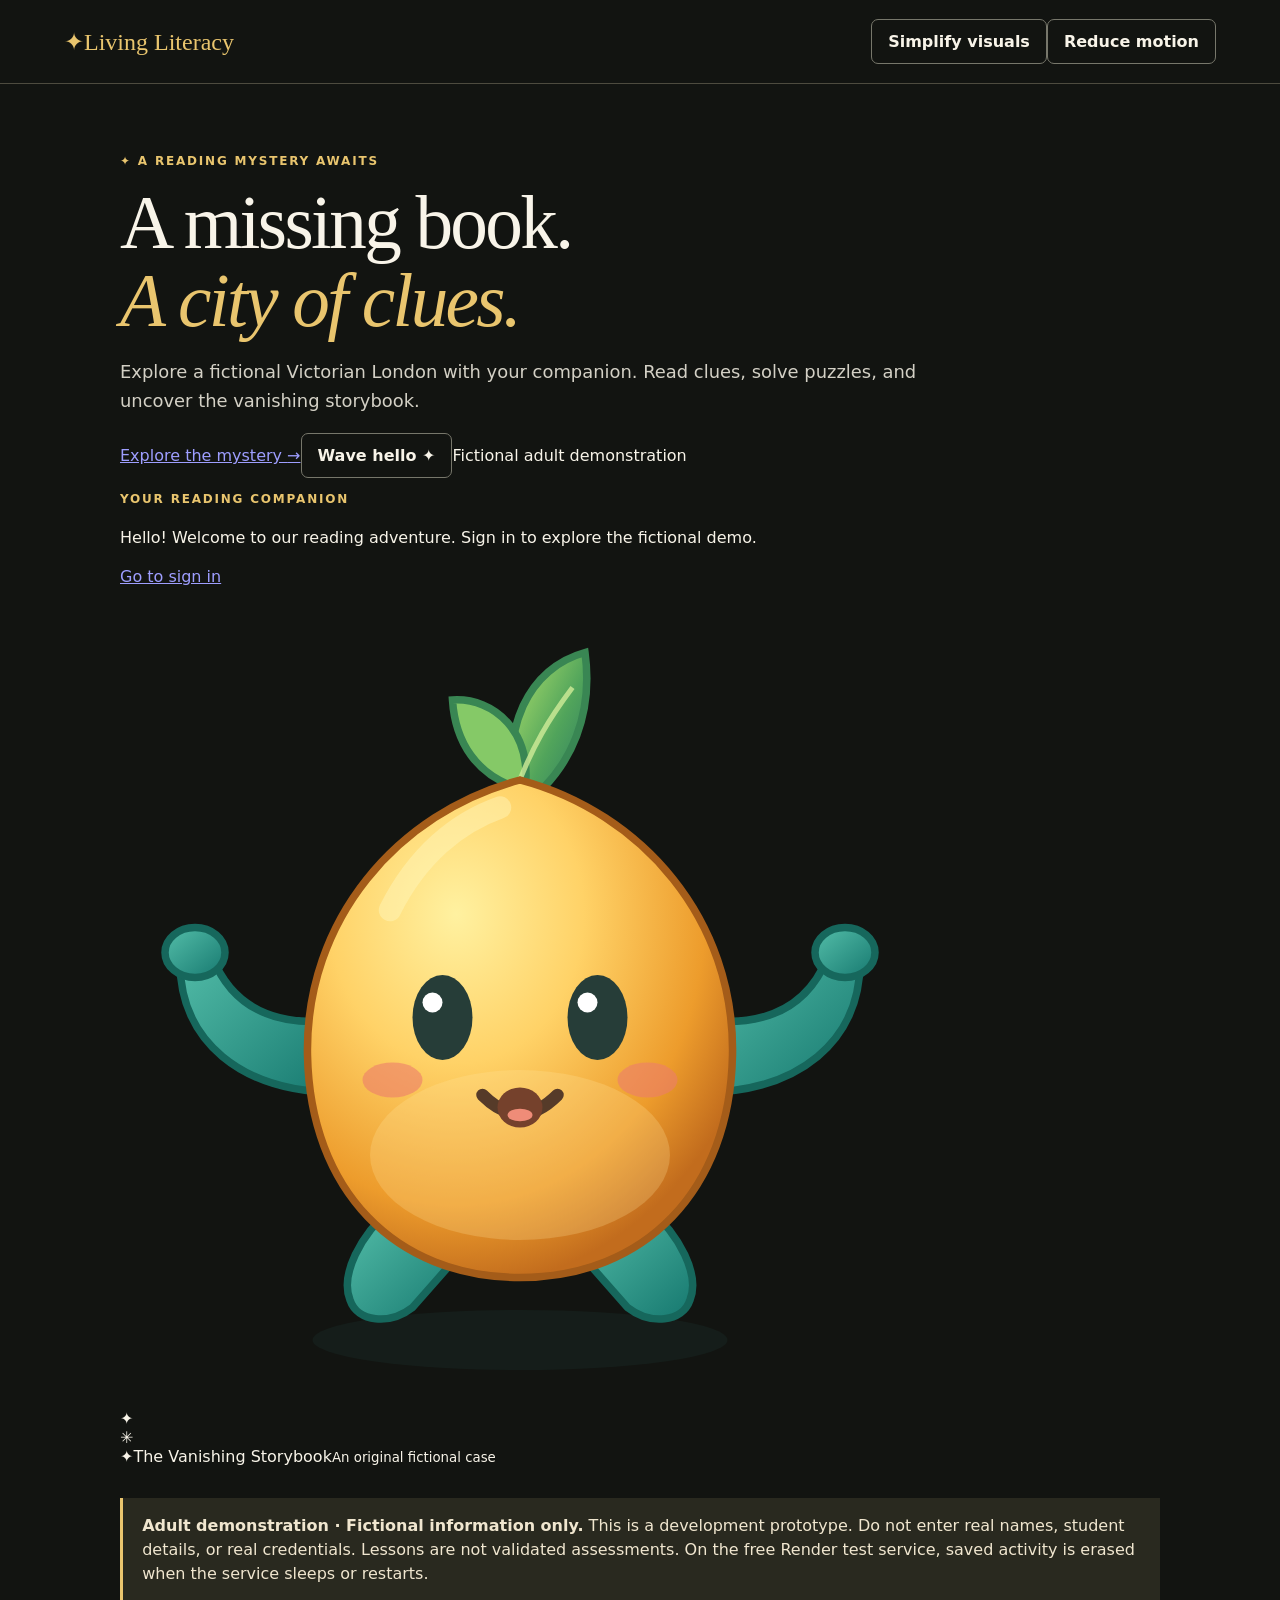
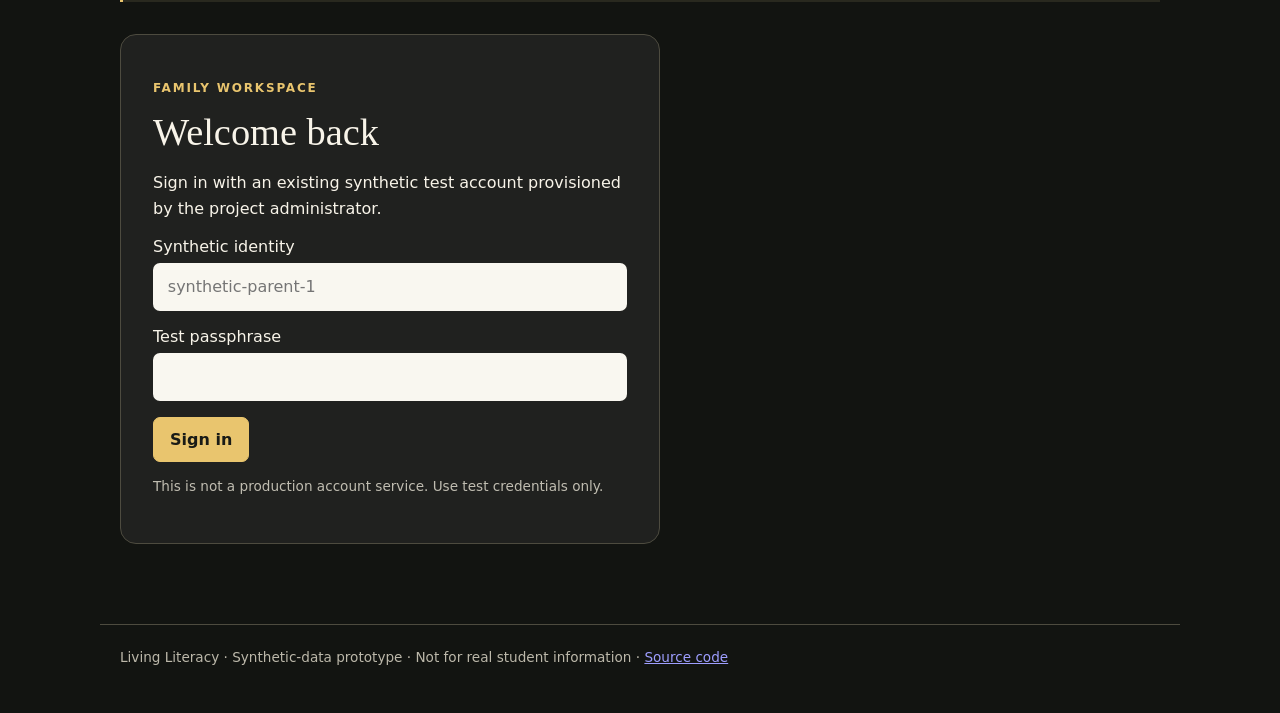
==== commit 284641b7: "Add files via upload" ====
--- a/prototype/web/index.html
+++ b/prototype/web/index.html
@@ -4,8 +4,15 @@
   <meta charset="utf-8">
   <meta name="viewport" content="width=device-width,initial-scale=1">
   <meta name="description" content="Living Literacy synthetic learning prototype">
-  <title>Living Literacy | Family workspace</title>
+  <title>Living Literacy | The Vanishing Storybook</title>
   <link rel="stylesheet" href="/styles.css">
+  <link rel="stylesheet" href="/reading-world.css">
+  <link rel="stylesheet" href="/world3d.css">
+  <script src="/reading-world.js" defer></script>
+  <script src="/world3d-engine.js" defer></script>
+  <script src="/investigation-reading.js" defer></script>
+  <script src="/world3d-journey.js" defer></script>
+  <script src="/world3d-ui.js" defer></script>
   <script src="/app.js" defer></script>
 </head>
 <body>
@@ -14,10 +21,10 @@
 <main id="main" tabindex="-1">
   <div class="hero">
     <div class="hero-copy">
-      <p class="eyebrow hero-eyebrow"><span aria-hidden="true">✦</span> Every child deserves to read</p>
-      <h1>Little words.<br><em>Big adventures.</em></h1>
-      <p class="lead">Every story starts somewhere. Come explore, play with words, and discover what you can do.</p>
-      <div class="hero-actions"><a class="hero-button" href="#login-title">Explore the demo <span aria-hidden="true">→</span></a><button id="hero-greet" class="hero-greet" type="button">Wave hello <span aria-hidden="true">✦</span></button><span class="hero-action-note">For grown-ups to explore</span></div>
+      <p class="eyebrow hero-eyebrow"><span aria-hidden="true">✦</span> A reading mystery awaits</p>
+      <h1>A missing book.<br><em>A city of clues.</em></h1>
+      <p class="lead">Explore a fictional Victorian London with your companion. Read clues, solve puzzles, and uncover the vanishing storybook.</p>
+      <div class="hero-actions"><a class="hero-button" href="#world3d-root">Explore the mystery <span aria-hidden="true">→</span></a><button id="hero-greet" class="hero-greet" type="button">Wave hello <span aria-hidden="true">✦</span></button><span class="hero-action-note">Fictional adult demonstration</span></div>
       <div class="companion-welcome-message"><p class="eyebrow">Your reading companion</p><p id="companion-greeting" aria-live="polite">Hello! Welcome to our reading adventure. Sign in to explore the fictional demo.</p><div class="companion-links" id="companion-login-links"><a href="#login-title">Go to sign in</a></div><div class="companion-links" id="companion-dashboard-links" hidden><a href="#profiles-title">Choose a profile</a><a href="#lesson-list-title">Explore activities</a><a href="#voice-demo-title">Try the voice sample</a></div></div>
     </div>
     <div class="hero-scene companion-welcome" aria-hidden="true">
@@ -49,10 +56,12 @@
     </svg></div>
       <div class="hero-art-sparkle hero-art-sparkle-one">✦</div><div class="hero-art-sparkle hero-art-sparkle-two">✳</div>
 
-      <div class="hero-caption"><span class="hero-caption-icon">✦</span><span>Curiosity grows here<small>One little adventure at a time</small></span></div>
+      <div class="hero-caption"><span class="hero-caption-icon">✦</span><span>The Vanishing Storybook<small>An original fictional case</small></span></div>
     </div>
   </div>
   <aside class="notice"><strong>Adult demonstration · Fictional information only.</strong> This is a development prototype. Do not enter real names, student details, or real credentials. Lessons are not validated assessments. On the free Render test service, saved activity is erased when the service sleeps or restarts.</aside>
+  <div id="world3d-root"></div>
+  <div id="reading-world-root" hidden></div>
   <p id="message" role="status" aria-live="polite" hidden></p>
   <section id="login-view" class="card narrow" aria-labelledby="login-title">
     <p class="eyebrow">Family workspace</p><h2 id="login-title">Welcome back</h2>
